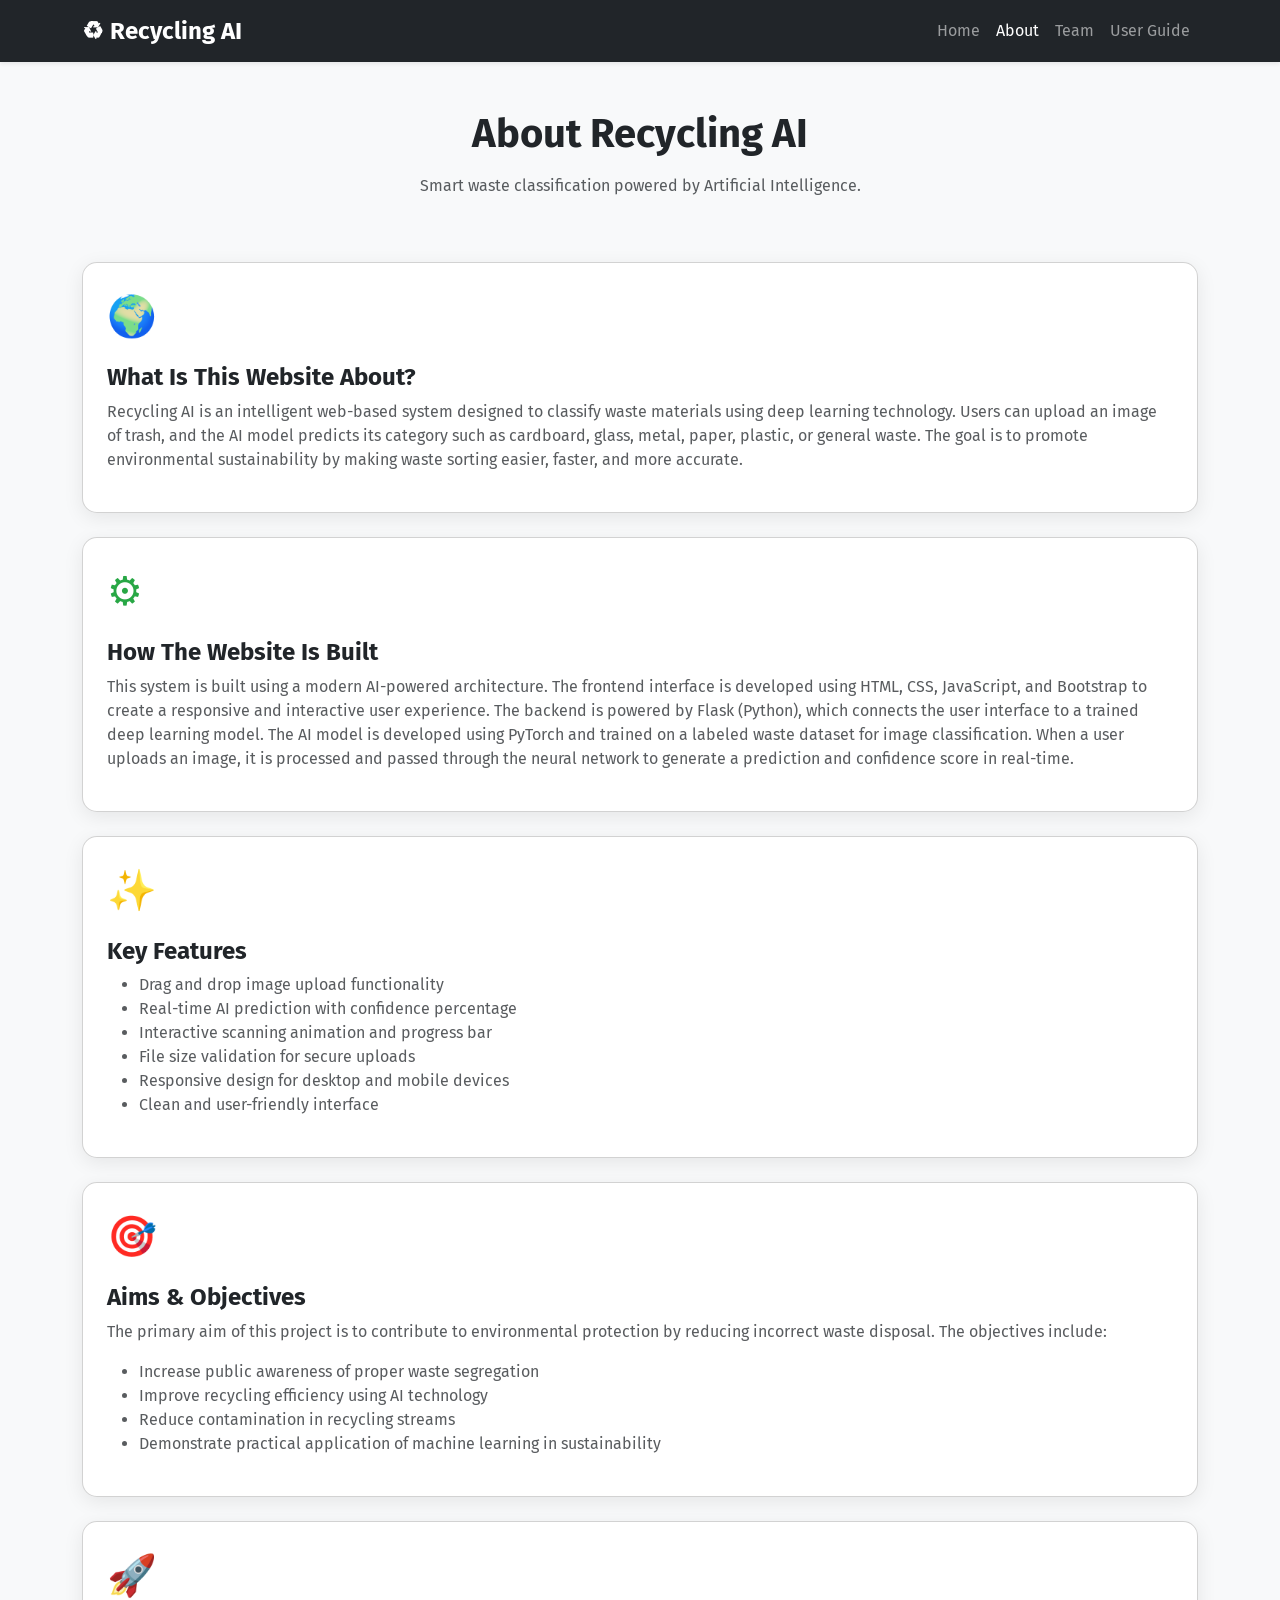
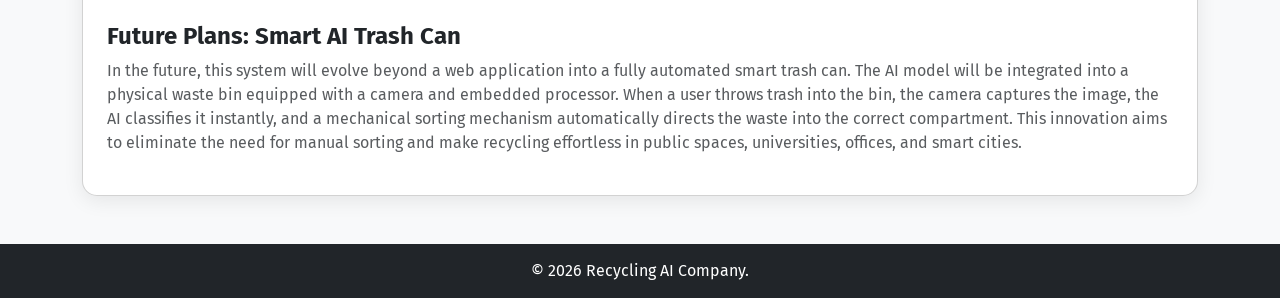
==== recycle/templates/about.html @ 7982b3af "Live Deployment Included" ====
<!doctype html>
<html lang="en">
    <head>
        <meta charset="UTF-8" />
        <meta name="viewport" content="width=device-width, initial-scale=1.0" />
        <title>Recycling AI - About</title>

        <link
            href="https://cdn.jsdelivr.net/npm/bootstrap@5.3.8/dist/css/bootstrap.min.css"
            rel="stylesheet"
        />

        <style>
            @import url("https://fonts.googleapis.com/css2?family=Fira+Sans:wght@300;400;500;600;700&display=swap");

            body {
                background: #f8f9fa;
                font-family: "Fira Sans", sans-serif;
            }

            .content-card {
                border-radius: 15px;
                box-shadow: 0 5px 20px rgba(0, 0, 0, 0.08);
                transition: 0.3s ease;
            }

            .content-card:hover {
                transform: translateY(-6px);
                box-shadow: 0 10px 25px rgba(0, 0, 0, 0.12);
            }

            .section-icon {
                font-size: 40px;
                color: #28a745;
            }

            .fade-down {
                animation: fadeDown 0.8s ease forwards;
                opacity: 0;
                transform: translateY(-20px);
            }

            @keyframes fadeDown {
                to {
                    opacity: 1;
                    transform: translateY(0);
                }
            }

            footer {
                background: #212529;
                color: white;
                padding: 15px 0;
            }
        </style>
    </head>

    <body class="d-flex flex-column min-vh-100">
        <!-- Navbar -->
        <nav class="navbar navbar-expand-lg navbar-dark bg-dark shadow-sm">
            <div class="container">
                <a class="navbar-brand fw-bold fs-4" href="/">♻ Recycling AI</a>
                <button
                    class="navbar-toggler"
                    type="button"
                    data-bs-toggle="collapse"
                    data-bs-target="#navbarNav"
                >
                    <span class="navbar-toggler-icon"></span>
                </button>

                <div
                    class="collapse navbar-collapse justify-content-end"
                    id="navbarNav"
                >
                    <ul class="navbar-nav">
                        <li class="nav-item">
                            <a class="nav-link" href="/">Home</a>
                        </li>
                        <li class="nav-item">
                            <a class="nav-link active" href="#">About</a>
                        </li>
                        <li class="nav-item">
                            <a class="nav-link" href="/team">Team</a>
                        </li>
                        <li class="nav-item">
                            <a class="nav-link" href="/user-guide"
                                >User Guide</a
                            >
                        </li>
                    </ul>
                </div>
            </div>
        </nav>

        <!-- Heading -->
        <div class="container my-5 text-center fade-down">
            <h1 class="fw-bold mb-3">About Recycling AI</h1>
            <p class="text-muted">
                Smart waste classification powered by Artificial Intelligence.
            </p>
        </div>

        <div class="container mb-5 flex-grow-1 fade-down">
            <div class="row g-4">
                <!-- Section 1 -->
                <div class="col-12 fade-down">
                    <div class="card content-card p-4 fade-down">
                        <div class="section-icon mb-3">🌍</div>
                        <h4 class="fw-bold">What Is This Website About?</h4>
                        <p class="text-muted">
                            Recycling AI is an intelligent web-based system
                            designed to classify waste materials using deep
                            learning technology. Users can upload an image of
                            trash, and the AI model predicts its category such
                            as cardboard, glass, metal, paper, plastic, or
                            general waste. The goal is to promote environmental
                            sustainability by making waste sorting easier,
                            faster, and more accurate.
                        </p>
                    </div>
                </div>

                <!-- Section 2 -->
                <div class="col-12 fade-down">
                    <div class="card content-card p-4 fade-down">
                        <div class="section-icon mb-3">⚙</div>
                        <h4 class="fw-bold">How The Website Is Built</h4>
                        <p class="text-muted">
                            This system is built using a modern AI-powered
                            architecture. The frontend interface is developed
                            using HTML, CSS, JavaScript, and Bootstrap to create
                            a responsive and interactive user experience. The
                            backend is powered by Flask (Python), which connects
                            the user interface to a trained deep learning model.
                            The AI model is developed using PyTorch and trained
                            on a labeled waste dataset for image classification.
                            When a user uploads an image, it is processed and
                            passed through the neural network to generate a
                            prediction and confidence score in real-time.
                        </p>
                    </div>
                </div>

                <!-- Section 3 -->
                <div class="col-12 fade-down">
                    <div class="card content-card p-4 fade-down">
                        <div class="section-icon mb-3">✨</div>
                        <h4 class="fw-bold">Key Features</h4>
                        <ul class="text-muted">
                            <li>Drag and drop image upload functionality</li>
                            <li>
                                Real-time AI prediction with confidence
                                percentage
                            </li>
                            <li>
                                Interactive scanning animation and progress bar
                            </li>
                            <li>File size validation for secure uploads</li>
                            <li>
                                Responsive design for desktop and mobile devices
                            </li>
                            <li>Clean and user-friendly interface</li>
                        </ul>
                    </div>
                </div>

                <!-- Section 4 -->
                <div class="col-12 fade-down">
                    <div class="card content-card p-4 fade-down">
                        <div class="section-icon mb-3">🎯</div>
                        <h4 class="fw-bold">Aims & Objectives</h4>
                        <p class="text-muted">
                            The primary aim of this project is to contribute to
                            environmental protection by reducing incorrect waste
                            disposal. The objectives include:
                        </p>
                        <ul class="text-muted">
                            <li>
                                Increase public awareness of proper waste
                                segregation
                            </li>
                            <li>
                                Improve recycling efficiency using AI technology
                            </li>
                            <li>Reduce contamination in recycling streams</li>
                            <li>
                                Demonstrate practical application of machine
                                learning in sustainability
                            </li>
                        </ul>
                    </div>
                </div>

                <!-- Section 5 -->
                <div class="col-12 fade-down">
                    <div class="card content-card p-4 fade-down">
                        <div class="section-icon mb-3">🚀</div>
                        <h4 class="fw-bold">
                            Future Plans: Smart AI Trash Can
                        </h4>
                        <p class="text-muted">
                            In the future, this system will evolve beyond a web
                            application into a fully automated smart trash can.
                            The AI model will be integrated into a physical
                            waste bin equipped with a camera and embedded
                            processor. When a user throws trash into the bin,
                            the camera captures the image, the AI classifies it
                            instantly, and a mechanical sorting mechanism
                            automatically directs the waste into the correct
                            compartment. This innovation aims to eliminate the
                            need for manual sorting and make recycling
                            effortless in public spaces, universities, offices,
                            and smart cities.
                        </p>
                    </div>
                </div>
            </div>
        </div>

        <!-- Footer -->
        <footer class="text-center mt-auto">
            <div class="container">
                &copy; <span id="year"></span> Recycling AI Company.
            </div>
        </footer>

        <script>
            document.getElementById("year").textContent =
                new Date().getFullYear();
        </script>

        <script src="https://cdn.jsdelivr.net/npm/bootstrap@5.3.8/dist/js/bootstrap.bundle.min.js"></script>
    </body>
</html>
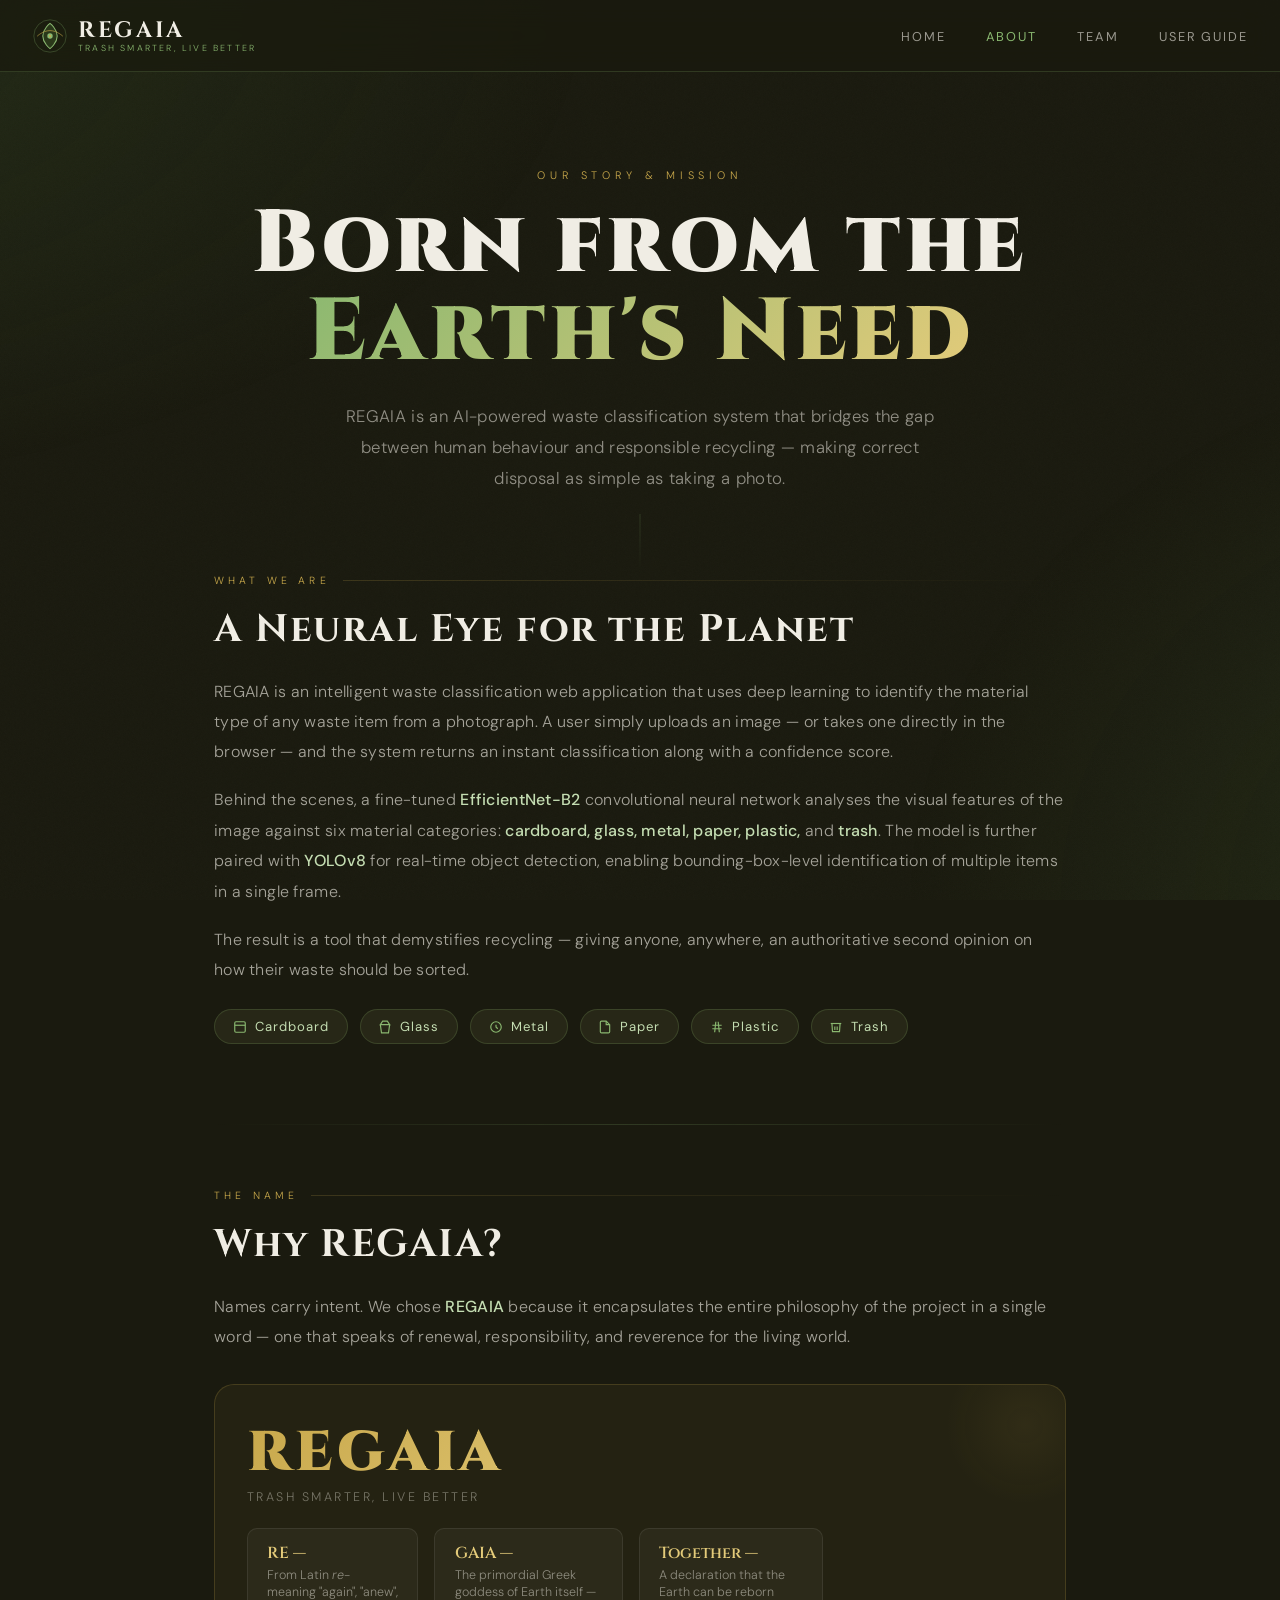
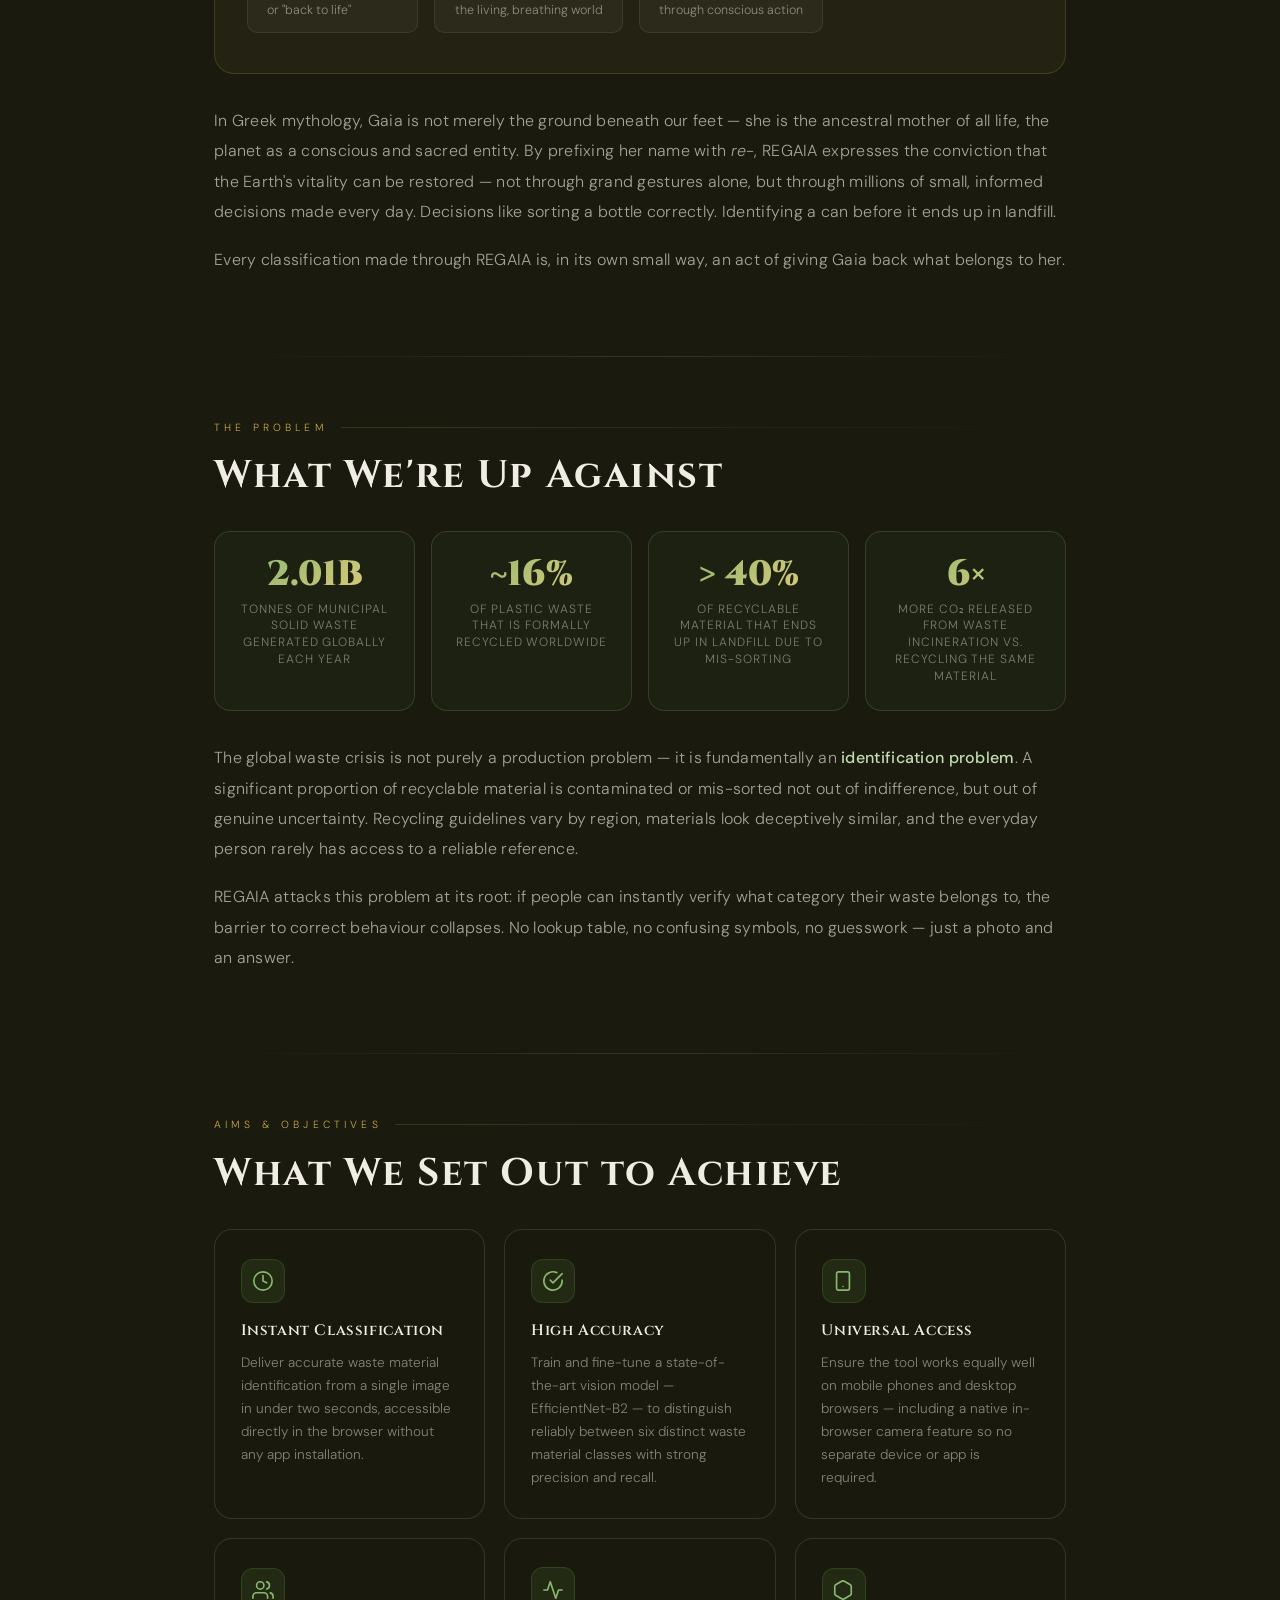
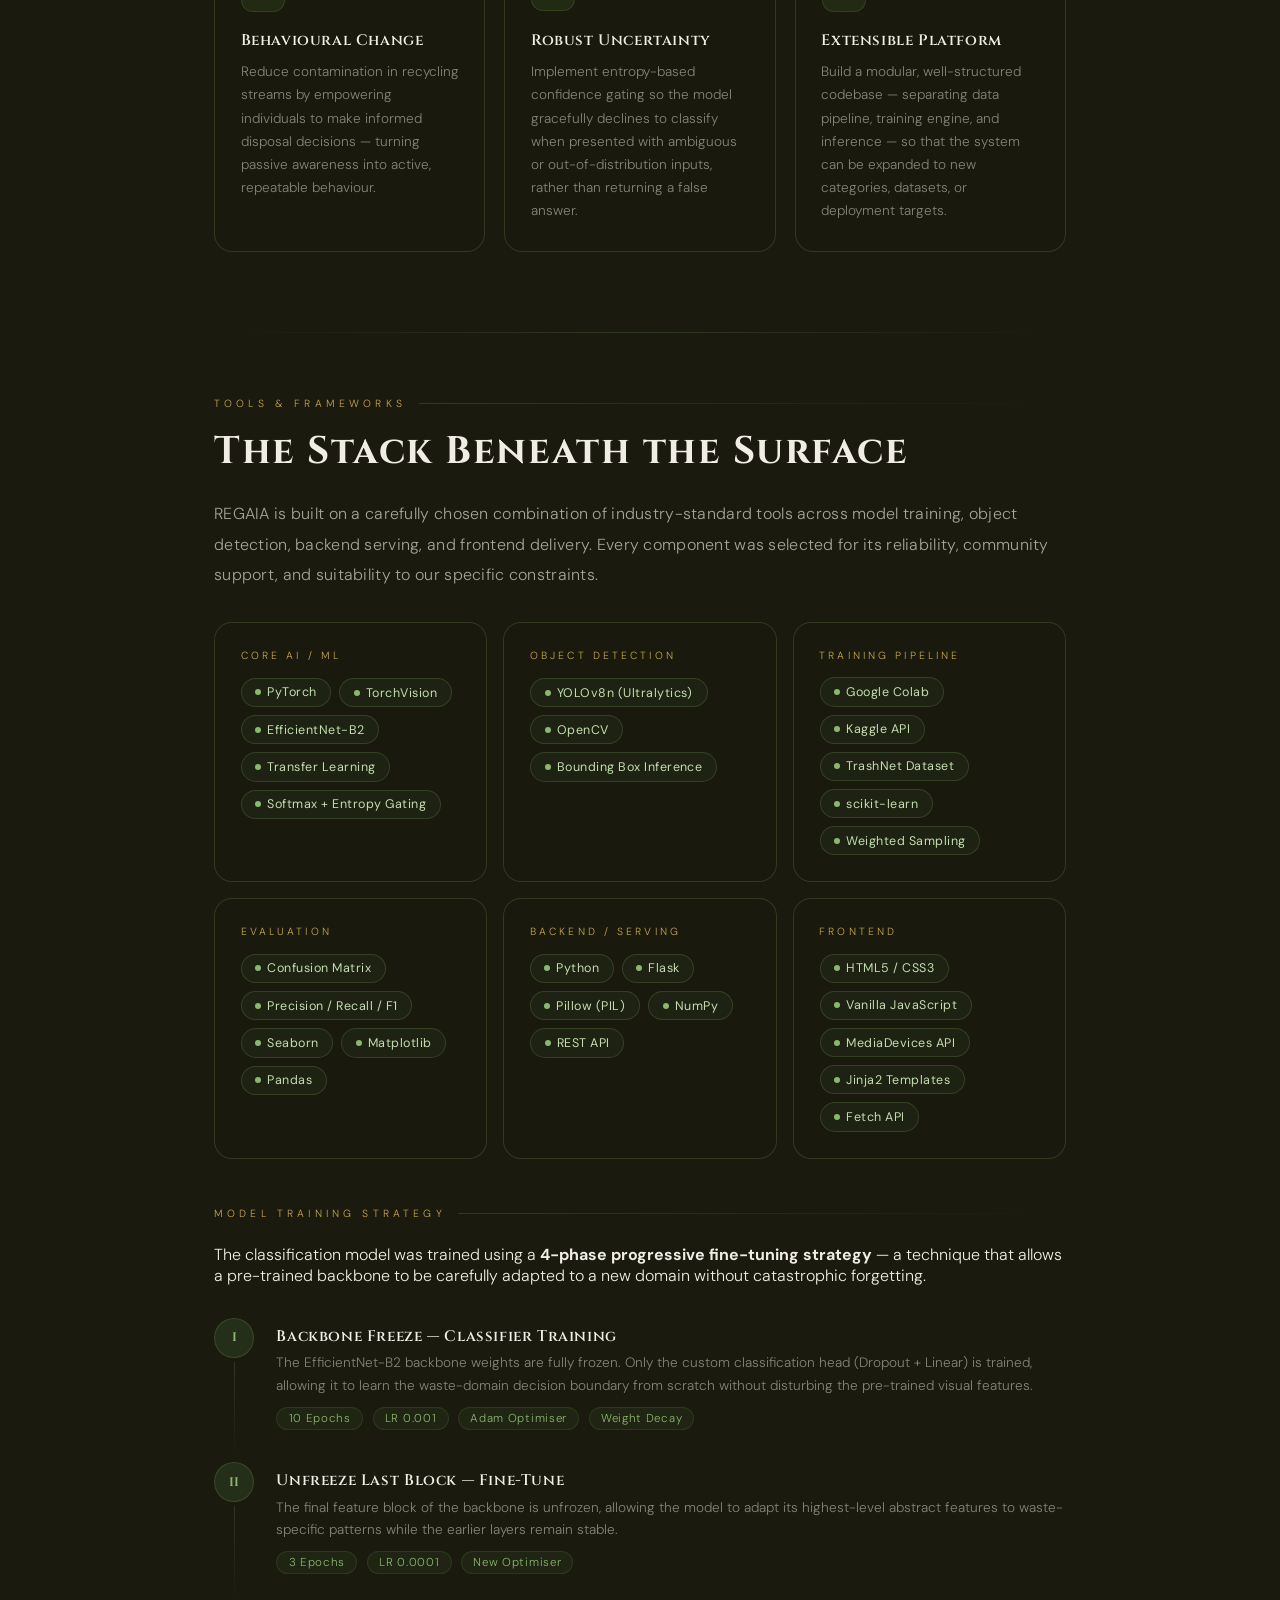
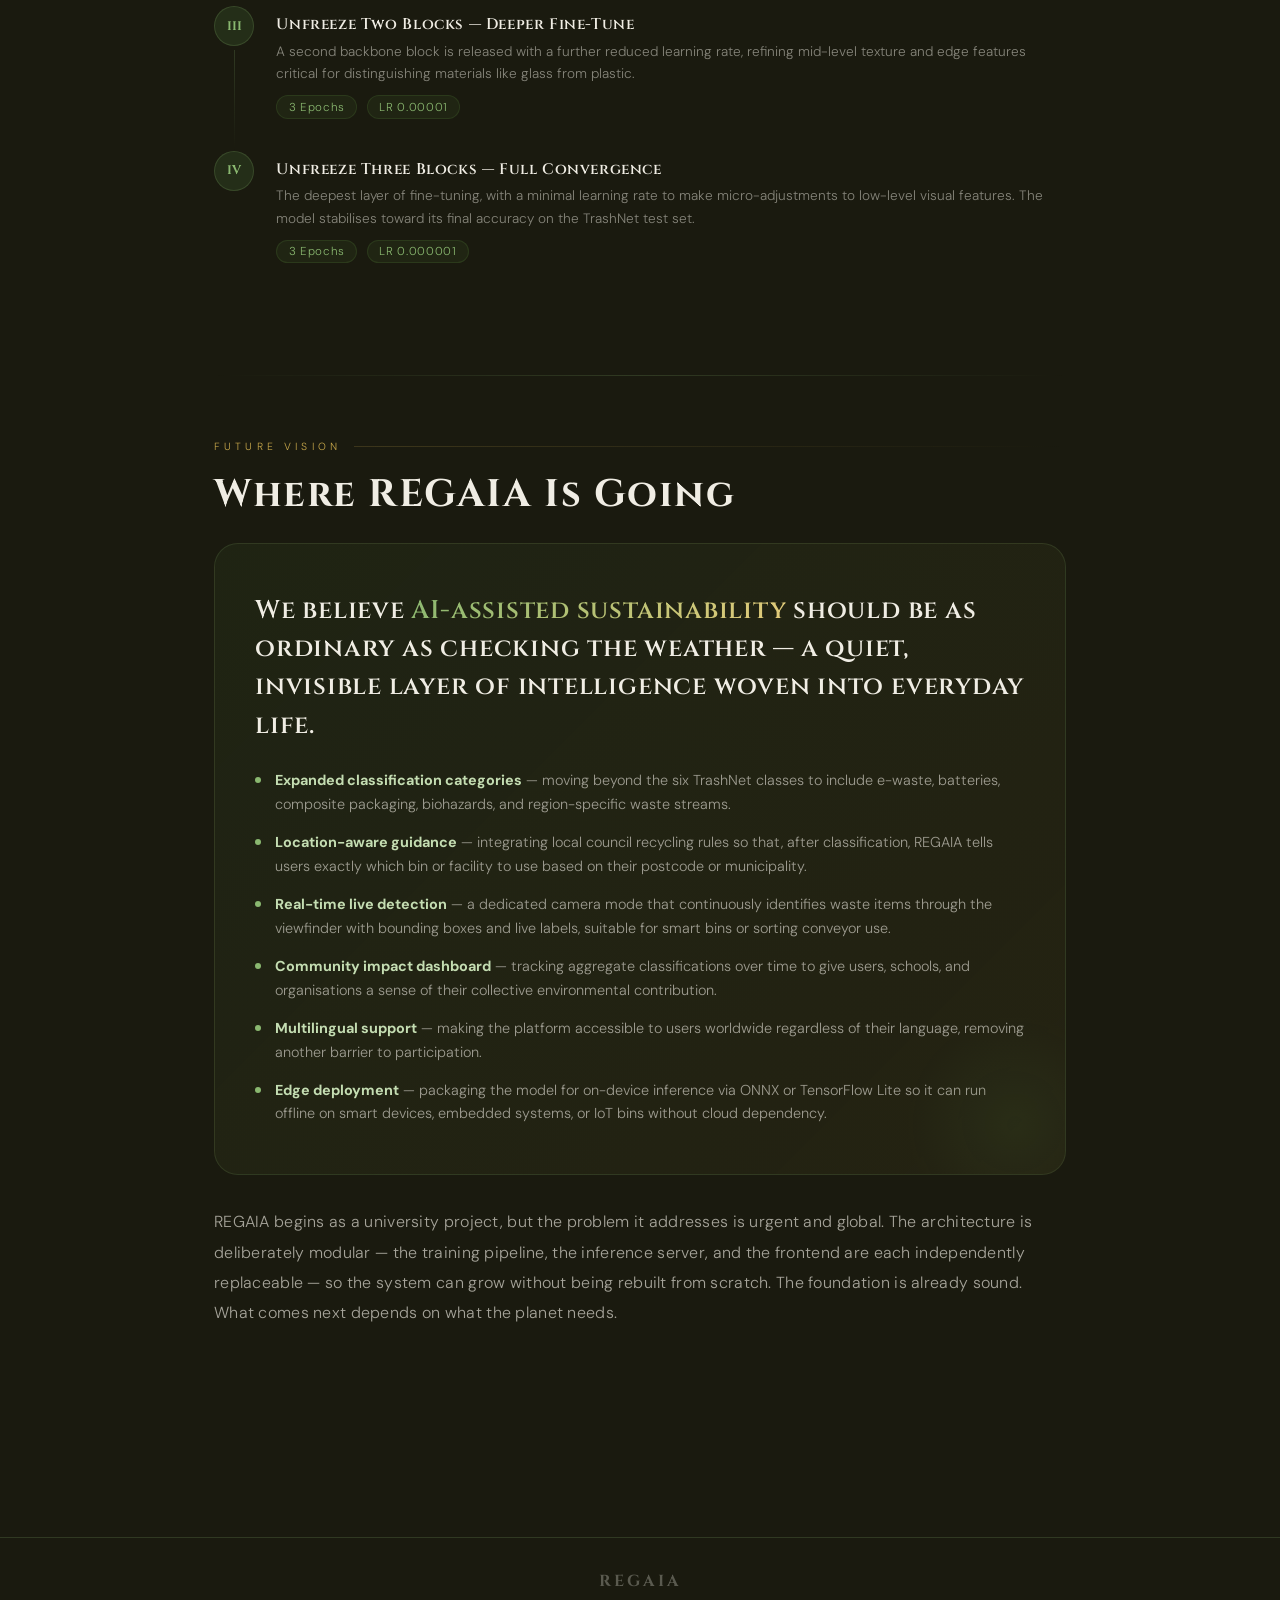
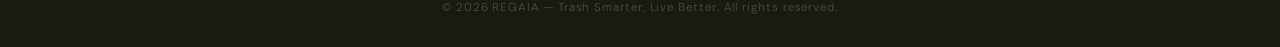
==== commit 7c8adfee: "YoLo Implementation" ====
--- a/recycle/templates/about.html
+++ b/recycle/templates/about.html
@@ -1,235 +1,873 @@
 <!doctype html>
 <html lang="en">
-    <head>
-        <meta charset="UTF-8" />
-        <meta name="viewport" content="width=device-width, initial-scale=1.0" />
-        <title>Recycling AI - About</title>
-
-        <link
-            href="https://cdn.jsdelivr.net/npm/bootstrap@5.3.8/dist/css/bootstrap.min.css"
-            rel="stylesheet"
-        />
-
-        <style>
-            @import url("https://fonts.googleapis.com/css2?family=Fira+Sans:wght@300;400;500;600;700&display=swap");
-
-            body {
-                background: #f8f9fa;
-                font-family: "Fira Sans", sans-serif;
+<head>
+    <meta charset="UTF-8" />
+    <meta name="viewport" content="width=device-width, initial-scale=1.0" />
+    <title>ABOUT — REGAIA</title>
+    <link href="https://fonts.googleapis.com/css2?family=Cinzel:wght@400;600;700;900&family=DM+Sans:ital,opsz,wght@0,9..40,300;0,9..40,400;0,9..40,500;1,9..40,300&display=swap" rel="stylesheet" />
+    <style>
+        :root {
+            --earth: #1a1a0f;
+            --bark: #2b2b1a;
+            --moss: #3d5c2e;
+            --leaf: #5a8a3f;
+            --sage: #8ab870;
+            --mist: #c4ddb2;
+            --cream: #f0ede4;
+            --gold: #c8a84b;
+            --gold-light: #e4cb7a;
+            --card-bg: rgba(26,26,15,0.85);
+            --border: rgba(138,184,112,0.2);
+            --border-gold: rgba(200,168,75,0.2);
+        }
+
+        *, *::before, *::after { box-sizing: border-box; margin: 0; padding: 0; }
+        html { scroll-behavior: smooth; }
+
+        body {
+            background-color: var(--earth);
+            color: var(--cream);
+            font-family: 'DM Sans', sans-serif;
+            font-weight: 300;
+            min-height: 100vh;
+            overflow-x: hidden;
+        }
+
+        /* ===== BACKGROUND ===== */
+        .bg-canvas {
+            position: fixed;
+            inset: 0;
+            z-index: 0;
+            pointer-events: none;
+            overflow: hidden;
+        }
+        .bg-canvas::before {
+            content: '';
+            position: absolute;
+            inset: -50%;
+            background:
+                radial-gradient(ellipse 55% 45% at 15% 25%, rgba(61,92,46,0.3) 0%, transparent 60%),
+                radial-gradient(ellipse 45% 55% at 85% 75%, rgba(90,138,63,0.15) 0%, transparent 55%),
+                radial-gradient(ellipse 35% 35% at 60% 5%,  rgba(200,168,75,0.06) 0%, transparent 50%);
+            animation: bgPulse 14s ease-in-out infinite alternate;
+        }
+        @keyframes bgPulse {
+            0%   { transform: scale(1)    rotate(0deg);   opacity: 0.7; }
+            100% { transform: scale(1.06) rotate(0.8deg); opacity: 1;   }
+        }
+        .grain {
+            position: fixed; inset: 0; z-index: 0; pointer-events: none; opacity: 0.022;
+            background-image: url("data:image/svg+xml,%3Csvg viewBox='0 0 256 256' xmlns='http://www.w3.org/2000/svg'%3E%3Cfilter id='n'%3E%3CfeTurbulence type='fractalNoise' baseFrequency='0.9' numOctaves='4' stitchTiles='stitch'/%3E%3C/filter%3E%3Crect width='100%25' height='100%25' filter='url(%23n)'/%3E%3C/svg%3E");
+            background-size: 128px;
+        }
+
+        /* ===== NAVBAR ===== */
+        nav {
+            position: fixed; top: 0; left: 0; right: 0; z-index: 100;
+            padding: 0 2rem; height: 72px;
+            display: flex; align-items: center; justify-content: space-between;
+            background: rgba(26,26,15,0.75);
+            backdrop-filter: blur(20px) saturate(1.5);
+            border-bottom: 1px solid var(--border);
+        }
+        .nav-logo { display: flex; align-items: center; gap: 10px; text-decoration: none; }
+        .logo-mark { width: 36px; height: 36px; }
+        .logo-mark svg { width: 100%; height: 100%; }
+        .logo-text {
+            font-family: 'Cinzel', serif; font-size: 1.4rem; font-weight: 700;
+            letter-spacing: 0.12em; color: var(--cream); line-height: 1;
+        }
+        .logo-sub {
+            font-family: 'DM Sans', sans-serif; font-size: 0.55rem; font-weight: 300;
+            letter-spacing: 0.25em; color: var(--sage); text-transform: uppercase;
+            line-height: 1; display: block; margin-top: 2px;
+        }
+        .nav-links { display: flex; gap: 2.5rem; list-style: none; }
+        .nav-links a {
+            font-size: 0.8rem; letter-spacing: 0.15em; text-transform: uppercase;
+            color: rgba(240,237,228,0.6); text-decoration: none; transition: color 0.2s; font-weight: 400;
+        }
+        .nav-links a:hover, .nav-links a.active { color: var(--sage); }
+        .nav-toggle {
+            display: none; background: none; border: 1px solid var(--border);
+            border-radius: 6px; padding: 6px 10px; cursor: pointer; flex-direction: column; gap: 4px;
+        }
+        .nav-toggle span { display: block; width: 20px; height: 2px; background: var(--sage); border-radius: 2px; transition: 0.3s; }
+        @media (max-width: 768px) {
+            .nav-links {
+                display: none; position: absolute; top: 72px; left: 0; right: 0;
+                background: rgba(26,26,15,0.97); border-bottom: 1px solid var(--border);
+                flex-direction: column; padding: 1.5rem 2rem; gap: 1.5rem;
             }
-
-            .content-card {
-                border-radius: 15px;
-                box-shadow: 0 5px 20px rgba(0, 0, 0, 0.08);
-                transition: 0.3s ease;
-            }
-
-            .content-card:hover {
-                transform: translateY(-6px);
-                box-shadow: 0 10px 25px rgba(0, 0, 0, 0.12);
-            }
-
-            .section-icon {
-                font-size: 40px;
-                color: #28a745;
-            }
-
-            .fade-down {
-                animation: fadeDown 0.8s ease forwards;
-                opacity: 0;
-                transform: translateY(-20px);
-            }
-
-            @keyframes fadeDown {
-                to {
-                    opacity: 1;
-                    transform: translateY(0);
-                }
-            }
-
-            footer {
-                background: #212529;
-                color: white;
-                padding: 15px 0;
-            }
-        </style>
-    </head>
-
-    <body class="d-flex flex-column min-vh-100">
-        <!-- Navbar -->
-        <nav class="navbar navbar-expand-lg navbar-dark bg-dark shadow-sm">
-            <div class="container">
-                <a class="navbar-brand fw-bold fs-4" href="/">♻ Recycling AI</a>
-                <button
-                    class="navbar-toggler"
-                    type="button"
-                    data-bs-toggle="collapse"
-                    data-bs-target="#navbarNav"
-                >
-                    <span class="navbar-toggler-icon"></span>
-                </button>
-
-                <div
-                    class="collapse navbar-collapse justify-content-end"
-                    id="navbarNav"
-                >
-                    <ul class="navbar-nav">
-                        <li class="nav-item">
-                            <a class="nav-link" href="/">Home</a>
-                        </li>
-                        <li class="nav-item">
-                            <a class="nav-link active" href="#">About</a>
-                        </li>
-                        <li class="nav-item">
-                            <a class="nav-link" href="/team">Team</a>
-                        </li>
-                        <li class="nav-item">
-                            <a class="nav-link" href="/user-guide"
-                                >User Guide</a
-                            >
-                        </li>
-                    </ul>
-                </div>
-            </div>
-        </nav>
-
-        <!-- Heading -->
-        <div class="container my-5 text-center fade-down">
-            <h1 class="fw-bold mb-3">About Recycling AI</h1>
-            <p class="text-muted">
-                Smart waste classification powered by Artificial Intelligence.
-            </p>
+            .nav-links.open { display: flex; }
+            .nav-toggle { display: flex; }
+        }
+
+        /* ===== PAGE WRAPPER ===== */
+        main {
+            position: relative; z-index: 1;
+            padding-top: 72px;
+        }
+
+        /* ===== HERO BANNER ===== */
+        .about-hero {
+            padding: 6rem 1.5rem 5rem;
+            text-align: center;
+            position: relative;
+        }
+        .about-hero::after {
+            content: '';
+            position: absolute;
+            bottom: 0; left: 50%; transform: translateX(-50%);
+            width: 1px; height: 60px;
+            background: linear-gradient(to bottom, var(--border), transparent);
+        }
+        .eyebrow {
+            font-size: 0.68rem; letter-spacing: 0.45em; text-transform: uppercase;
+            color: var(--gold); margin-bottom: 1.2rem;
+            opacity: 0; animation: fadeUp 0.8s 0.1s ease forwards;
+        }
+        .page-title {
+            font-family: 'Cinzel', serif;
+            font-size: clamp(2.8rem, 7vw, 5.5rem);
+            font-weight: 900; line-height: 1.0; letter-spacing: 0.04em;
+            color: var(--cream); margin-bottom: 1.5rem;
+            opacity: 0; animation: fadeUp 0.8s 0.25s ease forwards;
+        }
+        .page-title span {
+            background: linear-gradient(135deg, var(--sage) 0%, var(--gold-light) 100%);
+            -webkit-background-clip: text; -webkit-text-fill-color: transparent; background-clip: text;
+        }
+        .hero-intro {
+            max-width: 600px; margin: 0 auto;
+            font-size: 1.05rem; font-weight: 300; color: rgba(240,237,228,0.55);
+            line-height: 1.85; letter-spacing: 0.02em;
+            opacity: 0; animation: fadeUp 0.8s 0.4s ease forwards;
+        }
+
+        @keyframes fadeUp {
+            from { opacity: 0; transform: translateY(24px); }
+            to   { opacity: 1; transform: translateY(0); }
+        }
+
+        /* ===== CONTENT SECTIONS ===== */
+        .content-wrap {
+            max-width: 900px;
+            margin: 0 auto;
+            padding: 0 1.5rem 8rem;
+        }
+
+        /* ===== SECTION BLOCK ===== */
+        .section {
+            margin-bottom: 5rem;
+            opacity: 0;
+            transform: translateY(32px);
+            transition: opacity 0.7s ease, transform 0.7s ease;
+        }
+        .section.visible {
+            opacity: 1;
+            transform: translateY(0);
+        }
+
+        .section-label {
+            font-size: 0.65rem; letter-spacing: 0.4em; text-transform: uppercase;
+            color: var(--gold); margin-bottom: 1.2rem;
+            display: flex; align-items: center; gap: 0.8rem;
+        }
+        .section-label::after {
+            content: ''; flex: 1; height: 1px;
+            background: linear-gradient(to right, var(--border-gold), transparent);
+        }
+
+        .section-title {
+            font-family: 'Cinzel', serif;
+            font-size: clamp(1.6rem, 3.5vw, 2.4rem);
+            font-weight: 700; letter-spacing: 0.04em;
+            color: var(--cream); margin-bottom: 1.5rem; line-height: 1.2;
+        }
+
+        .section-body {
+            font-size: 1rem; font-weight: 300;
+            color: rgba(240,237,228,0.65);
+            line-height: 1.9; letter-spacing: 0.018em;
+        }
+        .section-body p + p { margin-top: 1.1rem; }
+        .section-body strong {
+            color: var(--mist); font-weight: 500;
+        }
+
+        /* ===== NAME CARD (etymology) ===== */
+        .name-card {
+            background: rgba(200,168,75,0.06);
+            border: 1px solid var(--border-gold);
+            border-radius: 20px;
+            padding: 2.5rem 2rem;
+            margin: 2rem 0;
+            position: relative;
+            overflow: hidden;
+        }
+        .name-card::before {
+            content: '';
+            position: absolute;
+            top: -40px; right: -40px;
+            width: 160px; height: 160px;
+            border-radius: 50%;
+            background: radial-gradient(circle, rgba(200,168,75,0.08), transparent 70%);
+        }
+        .name-greek {
+            font-family: 'Cinzel', serif;
+            font-size: clamp(2rem, 5vw, 3.5rem);
+            font-weight: 900; letter-spacing: 0.08em;
+            background: linear-gradient(135deg, var(--gold) 0%, var(--gold-light) 60%, var(--sage) 100%);
+            -webkit-background-clip: text; -webkit-text-fill-color: transparent; background-clip: text;
+            margin-bottom: 0.5rem; line-height: 1;
+        }
+        .name-meaning {
+            font-size: 0.78rem; letter-spacing: 0.2em; text-transform: uppercase;
+            color: rgba(240,237,228,0.4); margin-bottom: 1.4rem;
+        }
+        .name-breakdown {
+            display: flex; flex-wrap: wrap; gap: 1rem;
+        }
+        .name-part {
+            background: rgba(255,255,255,0.04);
+            border: 1px solid rgba(255,255,255,0.08);
+            border-radius: 10px;
+            padding: 0.8rem 1.2rem;
+        }
+        .name-part-word {
+            font-family: 'Cinzel', serif;
+            font-size: 1rem; font-weight: 600;
+            color: var(--gold-light); margin-bottom: 0.2rem;
+        }
+        .name-part-def {
+            font-size: 0.78rem; color: rgba(240,237,228,0.5); line-height: 1.4;
+        }
+
+        /* ===== PROBLEM STATS ROW ===== */
+        .stats-row {
+            display: grid;
+            grid-template-columns: repeat(auto-fit, minmax(180px, 1fr));
+            gap: 1rem;
+            margin: 2rem 0;
+        }
+        .stat-card {
+            background: rgba(61,92,46,0.12);
+            border: 1px solid var(--border);
+            border-radius: 16px;
+            padding: 1.6rem 1.4rem;
+            text-align: center;
+        }
+        .stat-number {
+            font-family: 'Cinzel', serif;
+            font-size: 2.2rem; font-weight: 900;
+            background: linear-gradient(135deg, var(--sage), var(--gold-light));
+            -webkit-background-clip: text; -webkit-text-fill-color: transparent; background-clip: text;
+            line-height: 1; margin-bottom: 0.5rem;
+        }
+        .stat-label {
+            font-size: 0.75rem; letter-spacing: 0.08em;
+            color: rgba(240,237,228,0.45); line-height: 1.4;
+            text-transform: uppercase;
+        }
+
+        /* ===== AIMS & OBJECTIVES CARDS ===== */
+        .aims-grid {
+            display: grid;
+            grid-template-columns: repeat(auto-fit, minmax(260px, 1fr));
+            gap: 1.2rem;
+            margin-top: 2rem;
+        }
+        .aim-card {
+            background: var(--card-bg);
+            border: 1px solid var(--border);
+            border-radius: 18px;
+            padding: 1.8rem 1.6rem;
+            backdrop-filter: blur(12px);
+            transition: border-color 0.3s, transform 0.3s;
+        }
+        .aim-card:hover {
+            border-color: rgba(138,184,112,0.45);
+            transform: translateY(-3px);
+        }
+        .aim-icon {
+            width: 44px; height: 44px;
+            background: rgba(90,138,63,0.15);
+            border: 1px solid rgba(90,138,63,0.25);
+            border-radius: 12px;
+            display: flex; align-items: center; justify-content: center;
+            margin-bottom: 1.1rem;
+        }
+        .aim-icon svg { width: 22px; height: 22px; stroke: var(--sage); fill: none; stroke-width: 1.8; stroke-linecap: round; stroke-linejoin: round; }
+        .aim-title {
+            font-family: 'Cinzel', serif;
+            font-size: 0.95rem; font-weight: 600; letter-spacing: 0.04em;
+            color: var(--cream); margin-bottom: 0.6rem;
+        }
+        .aim-text {
+            font-size: 0.85rem; color: rgba(240,237,228,0.5);
+            line-height: 1.7;
+        }
+
+        /* ===== TECH STACK ===== */
+        .tech-grid {
+            display: grid;
+            grid-template-columns: repeat(auto-fit, minmax(220px, 1fr));
+            gap: 1rem;
+            margin-top: 2rem;
+        }
+        .tech-group {
+            background: var(--card-bg);
+            border: 1px solid var(--border);
+            border-radius: 18px;
+            padding: 1.6rem;
+            backdrop-filter: blur(12px);
+        }
+        .tech-group-title {
+            font-size: 0.65rem; letter-spacing: 0.3em; text-transform: uppercase;
+            color: var(--gold); margin-bottom: 1rem;
+        }
+        .tech-pills { display: flex; flex-wrap: wrap; gap: 0.5rem; }
+        .tech-pill {
+            display: inline-flex; align-items: center; gap: 6px;
+            padding: 0.35rem 0.85rem;
+            border-radius: 50px;
+            font-size: 0.78rem; font-weight: 400; letter-spacing: 0.04em;
+            border: 1px solid rgba(138,184,112,0.2);
+            background: rgba(90,138,63,0.08);
+            color: var(--mist);
+            transition: all 0.2s;
+        }
+        .tech-pill:hover {
+            border-color: var(--sage);
+            background: rgba(90,138,63,0.16);
+            color: var(--cream);
+        }
+        .tech-pill-dot {
+            width: 6px; height: 6px; border-radius: 50%;
+            background: var(--sage); flex-shrink: 0;
+        }
+
+        /* ===== TRAINING PHASES (timeline) ===== */
+        .phases-list { margin-top: 2rem; }
+        .phase-item {
+            display: flex;
+            gap: 1.4rem;
+            padding-bottom: 2rem;
+            position: relative;
+        }
+        .phase-item:not(:last-child)::before {
+            content: '';
+            position: absolute;
+            left: 20px; top: 44px;
+            width: 1px; bottom: 0;
+            background: linear-gradient(to bottom, var(--border), transparent);
+        }
+        .phase-dot-col { flex-shrink: 0; display: flex; flex-direction: column; align-items: center; }
+        .phase-dot {
+            width: 40px; height: 40px; border-radius: 50%;
+            background: rgba(61,92,46,0.3);
+            border: 1px solid var(--border);
+            display: flex; align-items: center; justify-content: center;
+            font-family: 'Cinzel', serif; font-size: 0.78rem; font-weight: 700;
+            color: var(--sage); flex-shrink: 0;
+        }
+        .phase-body { flex: 1; padding-top: 8px; }
+        .phase-name {
+            font-family: 'Cinzel', serif; font-size: 0.95rem; font-weight: 600;
+            color: var(--cream); margin-bottom: 0.35rem; letter-spacing: 0.04em;
+        }
+        .phase-desc { font-size: 0.85rem; color: rgba(240,237,228,0.5); line-height: 1.65; }
+        .phase-meta {
+            display: flex; gap: 0.6rem; flex-wrap: wrap; margin-top: 0.6rem;
+        }
+        .phase-tag {
+            font-size: 0.72rem; letter-spacing: 0.06em;
+            background: rgba(90,138,63,0.1);
+            border: 1px solid rgba(90,138,63,0.2);
+            border-radius: 50px; padding: 0.2rem 0.7rem;
+            color: var(--sage);
+        }
+
+        /* ===== VISION SECTION ===== */
+        .vision-block {
+            background: linear-gradient(135deg, rgba(61,92,46,0.15) 0%, rgba(200,168,75,0.06) 100%);
+            border: 1px solid rgba(138,184,112,0.15);
+            border-radius: 24px;
+            padding: 3rem 2.5rem;
+            position: relative;
+            overflow: hidden;
+        }
+        .vision-block::before {
+            content: '';
+            position: absolute;
+            bottom: -60px; right: -60px;
+            width: 220px; height: 220px; border-radius: 50%;
+            background: radial-gradient(circle, rgba(90,138,63,0.1), transparent 70%);
+        }
+        .vision-quote {
+            font-family: 'Cinzel', serif;
+            font-size: clamp(1.1rem, 2.5vw, 1.6rem);
+            font-weight: 600; line-height: 1.5;
+            color: var(--cream); margin-bottom: 1.5rem;
+            letter-spacing: 0.03em;
+        }
+        .vision-quote em {
+            background: linear-gradient(135deg, var(--sage), var(--gold-light));
+            -webkit-background-clip: text; -webkit-text-fill-color: transparent; background-clip: text;
+            font-style: normal;
+        }
+        .vision-list {
+            list-style: none; display: flex; flex-direction: column; gap: 0.9rem;
+        }
+        .vision-list li {
+            display: flex; align-items: flex-start; gap: 0.9rem;
+            font-size: 0.9rem; color: rgba(240,237,228,0.6); line-height: 1.65;
+        }
+        .vision-bullet {
+            width: 6px; height: 6px; border-radius: 50%;
+            background: var(--sage); margin-top: 8px; flex-shrink: 0;
+        }
+
+        /* ===== CLASSES DISPLAY ===== */
+        .classes-row {
+            display: flex; flex-wrap: wrap; gap: 0.75rem; margin-top: 1.5rem;
+        }
+        .class-chip {
+            display: inline-flex; align-items: center; gap: 8px;
+            padding: 0.5rem 1.1rem;
+            border-radius: 50px;
+            background: rgba(43,43,26,0.8);
+            border: 1px solid var(--border);
+            font-size: 0.82rem; letter-spacing: 0.08em;
+            text-transform: capitalize; color: var(--mist);
+            font-weight: 400;
+        }
+        .class-chip svg { width: 14px; height: 14px; stroke: var(--sage); fill: none; stroke-width: 2; }
+
+        /* ===== FOOTER ===== */
+        footer {
+            position: relative; z-index: 1;
+            border-top: 1px solid var(--border);
+            padding: 2rem 1.5rem; text-align: center;
+        }
+        .footer-logo {
+            font-family: 'Cinzel', serif; font-size: 1rem; font-weight: 700;
+            letter-spacing: 0.2em; color: rgba(240,237,228,0.3); margin-bottom: 0.5rem;
+        }
+        .footer-copy {
+            font-size: 0.72rem; letter-spacing: 0.08em; color: rgba(240,237,228,0.25);
+        }
+
+        /* ===== DIVIDER LINE ===== */
+        .ruled { height: 1px; background: linear-gradient(90deg, transparent, var(--border), transparent); margin: 4rem 0; }
+    </style>
+</head>
+<body>
+
+<div class="bg-canvas"></div>
+<div class="grain"></div>
+
+<!-- Navbar -->
+<nav>
+    <a class="nav-logo" href="/">
+        <div class="logo-mark">
+            <svg viewBox="0 0 40 40" fill="none" xmlns="http://www.w3.org/2000/svg">
+                <circle cx="20" cy="20" r="18" stroke="rgba(138,184,112,0.3)" stroke-width="1"/>
+                <path d="M20 6 C20 6, 28 12, 28 20 C28 28, 20 34, 20 34 C20 34, 12 28, 12 20 C12 12, 20 6, 20 6Z" fill="rgba(90,138,63,0.25)" stroke="var(--sage)" stroke-width="1.2"/>
+                <path d="M6 20 C6 20, 12 14, 20 14 C28 14, 34 20, 34 20" stroke="var(--gold)" stroke-width="1" stroke-linecap="round" opacity="0.7"/>
+                <circle cx="20" cy="20" r="3" fill="var(--sage)"/>
+                <circle cx="20" cy="20" r="1.2" fill="var(--gold)"/>
+            </svg>
         </div>
-
-        <div class="container mb-5 flex-grow-1 fade-down">
-            <div class="row g-4">
-                <!-- Section 1 -->
-                <div class="col-12 fade-down">
-                    <div class="card content-card p-4 fade-down">
-                        <div class="section-icon mb-3">🌍</div>
-                        <h4 class="fw-bold">What Is This Website About?</h4>
-                        <p class="text-muted">
-                            Recycling AI is an intelligent web-based system
-                            designed to classify waste materials using deep
-                            learning technology. Users can upload an image of
-                            trash, and the AI model predicts its category such
-                            as cardboard, glass, metal, paper, plastic, or
-                            general waste. The goal is to promote environmental
-                            sustainability by making waste sorting easier,
-                            faster, and more accurate.
-                        </p>
-                    </div>
-                </div>
-
-                <!-- Section 2 -->
-                <div class="col-12 fade-down">
-                    <div class="card content-card p-4 fade-down">
-                        <div class="section-icon mb-3">⚙</div>
-                        <h4 class="fw-bold">How The Website Is Built</h4>
-                        <p class="text-muted">
-                            This system is built using a modern AI-powered
-                            architecture. The frontend interface is developed
-                            using HTML, CSS, JavaScript, and Bootstrap to create
-                            a responsive and interactive user experience. The
-                            backend is powered by Flask (Python), which connects
-                            the user interface to a trained deep learning model.
-                            The AI model is developed using PyTorch and trained
-                            on a labeled waste dataset for image classification.
-                            When a user uploads an image, it is processed and
-                            passed through the neural network to generate a
-                            prediction and confidence score in real-time.
-                        </p>
-                    </div>
-                </div>
-
-                <!-- Section 3 -->
-                <div class="col-12 fade-down">
-                    <div class="card content-card p-4 fade-down">
-                        <div class="section-icon mb-3">✨</div>
-                        <h4 class="fw-bold">Key Features</h4>
-                        <ul class="text-muted">
-                            <li>Drag and drop image upload functionality</li>
-                            <li>
-                                Real-time AI prediction with confidence
-                                percentage
-                            </li>
-                            <li>
-                                Interactive scanning animation and progress bar
-                            </li>
-                            <li>File size validation for secure uploads</li>
-                            <li>
-                                Responsive design for desktop and mobile devices
-                            </li>
-                            <li>Clean and user-friendly interface</li>
-                        </ul>
-                    </div>
-                </div>
-
-                <!-- Section 4 -->
-                <div class="col-12 fade-down">
-                    <div class="card content-card p-4 fade-down">
-                        <div class="section-icon mb-3">🎯</div>
-                        <h4 class="fw-bold">Aims & Objectives</h4>
-                        <p class="text-muted">
-                            The primary aim of this project is to contribute to
-                            environmental protection by reducing incorrect waste
-                            disposal. The objectives include:
-                        </p>
-                        <ul class="text-muted">
-                            <li>
-                                Increase public awareness of proper waste
-                                segregation
-                            </li>
-                            <li>
-                                Improve recycling efficiency using AI technology
-                            </li>
-                            <li>Reduce contamination in recycling streams</li>
-                            <li>
-                                Demonstrate practical application of machine
-                                learning in sustainability
-                            </li>
-                        </ul>
-                    </div>
-                </div>
-
-                <!-- Section 5 -->
-                <div class="col-12 fade-down">
-                    <div class="card content-card p-4 fade-down">
-                        <div class="section-icon mb-3">🚀</div>
-                        <h4 class="fw-bold">
-                            Future Plans: Smart AI Trash Can
-                        </h4>
-                        <p class="text-muted">
-                            In the future, this system will evolve beyond a web
-                            application into a fully automated smart trash can.
-                            The AI model will be integrated into a physical
-                            waste bin equipped with a camera and embedded
-                            processor. When a user throws trash into the bin,
-                            the camera captures the image, the AI classifies it
-                            instantly, and a mechanical sorting mechanism
-                            automatically directs the waste into the correct
-                            compartment. This innovation aims to eliminate the
-                            need for manual sorting and make recycling
-                            effortless in public spaces, universities, offices,
-                            and smart cities.
-                        </p>
-                    </div>
-                </div>
-            </div>
+        <div>
+            <span class="logo-text">REGAIA</span>
+            <span class="logo-sub">Trash Smarter, Live Better</span>
         </div>
-
-        <!-- Footer -->
-        <footer class="text-center mt-auto">
-            <div class="container">
-                &copy; <span id="year"></span> Recycling AI Company.
-            </div>
-        </footer>
-
-        <script>
-            document.getElementById("year").textContent =
-                new Date().getFullYear();
-        </script>
-
-        <script src="https://cdn.jsdelivr.net/npm/bootstrap@5.3.8/dist/js/bootstrap.bundle.min.js"></script>
-    </body>
-</html>
+    </a>
+
+    <button class="nav-toggle" id="navToggle" aria-label="Toggle menu">
+        <span></span><span></span><span></span>
+    </button>
+
+    <ul class="nav-links" id="navLinks">
+        <li><a href="/">Home</a></li>
+        <li><a href="/about" class="active">About</a></li>
+        <li><a href="/team">Team</a></li>
+        <li><a href="/user-guide">User Guide</a></li>
+    </ul>
+</nav>
+
+<main>
+
+    <!-- Hero -->
+    <section class="about-hero">
+        <p class="eyebrow">Our Story & Mission</p>
+        <h1 class="page-title">Born from the<br><span>Earth's Need</span></h1>
+        <p class="hero-intro">REGAIA is an AI-powered waste classification system that bridges the gap between human behaviour and responsible recycling — making correct disposal as simple as taking a photo.</p>
+    </section>
+
+    <div class="content-wrap">
+
+        <!-- 1. What is REGAIA -->
+        <div class="section" id="s1">
+            <p class="section-label">What We Are</p>
+            <h2 class="section-title">A Neural Eye for the Planet</h2>
+            <div class="section-body">
+                <p>REGAIA is an intelligent waste classification web application that uses deep learning to identify the material type of any waste item from a photograph. A user simply uploads an image — or takes one directly in the browser — and the system returns an instant classification along with a confidence score.</p>
+                <p>Behind the scenes, a fine-tuned <strong>EfficientNet-B2</strong> convolutional neural network analyses the visual features of the image against six material categories: <strong>cardboard, glass, metal, paper, plastic,</strong> and <strong>trash</strong>. The model is further paired with <strong>YOLOv8</strong> for real-time object detection, enabling bounding-box-level identification of multiple items in a single frame.</p>
+                <p>The result is a tool that demystifies recycling — giving anyone, anywhere, an authoritative second opinion on how their waste should be sorted.</p>
+            </div>
+
+            <div class="classes-row">
+                <span class="class-chip">
+                    <svg viewBox="0 0 24 24"><rect x="3" y="3" width="18" height="18" rx="2"/><line x1="3" y1="9" x2="21" y2="9"/></svg>
+                    Cardboard
+                </span>
+                <span class="class-chip">
+                    <svg viewBox="0 0 24 24"><path d="M8 2h8l4 6H4L8 2z"/><path d="M4 8l2 14h12l2-14"/></svg>
+                    Glass
+                </span>
+                <span class="class-chip">
+                    <svg viewBox="0 0 24 24"><circle cx="12" cy="12" r="9"/><path d="M12 8v4l3 3"/></svg>
+                    Metal
+                </span>
+                <span class="class-chip">
+                    <svg viewBox="0 0 24 24"><path d="M14 2H6a2 2 0 0 0-2 2v16a2 2 0 0 0 2 2h12a2 2 0 0 0 2-2V8z"/><polyline points="14 2 14 8 20 8"/></svg>
+                    Paper
+                </span>
+                <span class="class-chip">
+                    <svg viewBox="0 0 24 24"><path d="M4 9h16M4 15h16M10 3 8 21M14 3l2 18"/></svg>
+                    Plastic
+                </span>
+                <span class="class-chip">
+                    <svg viewBox="0 0 24 24"><polyline points="3 6 5 6 21 6"/><path d="M19 6l-1 14H6L5 6"/><path d="M10 11v6M14 11v6"/></svg>
+                    Trash
+                </span>
+            </div>
+        </div>
+
+        <div class="ruled"></div>
+
+        <!-- 2. The Name -->
+        <div class="section" id="s2">
+            <p class="section-label">The Name</p>
+            <h2 class="section-title">Why REGAIA?</h2>
+            <div class="section-body">
+                <p>Names carry intent. We chose <strong>REGAIA</strong> because it encapsulates the entire philosophy of the project in a single word — one that speaks of renewal, responsibility, and reverence for the living world.</p>
+            </div>
+
+            <div class="name-card">
+                <p class="name-greek">REGAIA</p>
+                <p class="name-meaning">Trash Smarter, Live Better</p>
+                <div class="name-breakdown">
+                    <div class="name-part">
+                        <p class="name-part-word">RE —</p>
+                        <p class="name-part-def">From Latin <em>re-</em><br>meaning "again", "anew",<br>or "back to life"</p>
+                    </div>
+                    <div class="name-part">
+                        <p class="name-part-word">GAIA —</p>
+                        <p class="name-part-def">The primordial Greek<br>goddess of Earth itself —<br>the living, breathing world</p>
+                    </div>
+                    <div class="name-part">
+                        <p class="name-part-word">Together —</p>
+                        <p class="name-part-def">A declaration that the<br>Earth can be reborn<br>through conscious action</p>
+                    </div>
+                </div>
+            </div>
+
+            <div class="section-body">
+                <p>In Greek mythology, Gaia is not merely the ground beneath our feet — she is the ancestral mother of all life, the planet as a conscious and sacred entity. By prefixing her name with <em>re-</em>, REGAIA expresses the conviction that the Earth's vitality can be restored — not through grand gestures alone, but through millions of small, informed decisions made every day. Decisions like sorting a bottle correctly. Identifying a can before it ends up in landfill.</p>
+                <p>Every classification made through REGAIA is, in its own small way, an act of giving Gaia back what belongs to her.</p>
+            </div>
+        </div>
+
+        <div class="ruled"></div>
+
+        <!-- 3. The Problem -->
+        <div class="section" id="s3">
+            <p class="section-label">The Problem</p>
+            <h2 class="section-title">What We're Up Against</h2>
+
+            <div class="stats-row">
+                <div class="stat-card">
+                    <p class="stat-number">2.01B</p>
+                    <p class="stat-label">Tonnes of municipal solid waste generated globally each year</p>
+                </div>
+                <div class="stat-card">
+                    <p class="stat-number">~16%</p>
+                    <p class="stat-label">Of plastic waste that is formally recycled worldwide</p>
+                </div>
+                <div class="stat-card">
+                    <p class="stat-number">&gt; 40%</p>
+                    <p class="stat-label">Of recyclable material that ends up in landfill due to mis-sorting</p>
+                </div>
+                <div class="stat-card">
+                    <p class="stat-number">6×</p>
+                    <p class="stat-label">More CO₂ released from waste incineration vs. recycling the same material</p>
+                </div>
+            </div>
+
+            <div class="section-body">
+                <p>The global waste crisis is not purely a production problem — it is fundamentally an <strong>identification problem</strong>. A significant proportion of recyclable material is contaminated or mis-sorted not out of indifference, but out of genuine uncertainty. Recycling guidelines vary by region, materials look deceptively similar, and the everyday person rarely has access to a reliable reference.</p>
+                <p>REGAIA attacks this problem at its root: if people can instantly verify what category their waste belongs to, the barrier to correct behaviour collapses. No lookup table, no confusing symbols, no guesswork — just a photo and an answer.</p>
+            </div>
+        </div>
+
+        <div class="ruled"></div>
+
+        <!-- 4. Aims & Objectives -->
+        <div class="section" id="s4">
+            <p class="section-label">Aims & Objectives</p>
+            <h2 class="section-title">What We Set Out to Achieve</h2>
+
+            <div class="aims-grid">
+                <div class="aim-card">
+                    <div class="aim-icon">
+                        <svg viewBox="0 0 24 24"><circle cx="12" cy="12" r="10"/><polyline points="12 6 12 12 16 14"/></svg>
+                    </div>
+                    <p class="aim-title">Instant Classification</p>
+                    <p class="aim-text">Deliver accurate waste material identification from a single image in under two seconds, accessible directly in the browser without any app installation.</p>
+                </div>
+                <div class="aim-card">
+                    <div class="aim-icon">
+                        <svg viewBox="0 0 24 24"><path d="M22 11.08V12a10 10 0 1 1-5.93-9.14"/><polyline points="22 4 12 14.01 9 11.01"/></svg>
+                    </div>
+                    <p class="aim-title">High Accuracy</p>
+                    <p class="aim-text">Train and fine-tune a state-of-the-art vision model — EfficientNet-B2 — to distinguish reliably between six distinct waste material classes with strong precision and recall.</p>
+                </div>
+                <div class="aim-card">
+                    <div class="aim-icon">
+                        <svg viewBox="0 0 24 24"><rect x="5" y="2" width="14" height="20" rx="2" ry="2"/><line x1="12" y1="18" x2="12.01" y2="18"/></svg>
+                    </div>
+                    <p class="aim-title">Universal Access</p>
+                    <p class="aim-text">Ensure the tool works equally well on mobile phones and desktop browsers — including a native in-browser camera feature so no separate device or app is required.</p>
+                </div>
+                <div class="aim-card">
+                    <div class="aim-icon">
+                        <svg viewBox="0 0 24 24"><path d="M17 21v-2a4 4 0 0 0-4-4H5a4 4 0 0 0-4 4v2"/><circle cx="9" cy="7" r="4"/><path d="M23 21v-2a4 4 0 0 0-3-3.87"/><path d="M16 3.13a4 4 0 0 1 0 7.75"/></svg>
+                    </div>
+                    <p class="aim-title">Behavioural Change</p>
+                    <p class="aim-text">Reduce contamination in recycling streams by empowering individuals to make informed disposal decisions — turning passive awareness into active, repeatable behaviour.</p>
+                </div>
+                <div class="aim-card">
+                    <div class="aim-icon">
+                        <svg viewBox="0 0 24 24"><polyline points="22 12 18 12 15 21 9 3 6 12 2 12"/></svg>
+                    </div>
+                    <p class="aim-title">Robust Uncertainty</p>
+                    <p class="aim-text">Implement entropy-based confidence gating so the model gracefully declines to classify when presented with ambiguous or out-of-distribution inputs, rather than returning a false answer.</p>
+                </div>
+                <div class="aim-card">
+                    <div class="aim-icon">
+                        <svg viewBox="0 0 24 24"><path d="M21 16V8a2 2 0 0 0-1-1.73l-7-4a2 2 0 0 0-2 0l-7 4A2 2 0 0 0 3 8v8a2 2 0 0 0 1 1.73l7 4a2 2 0 0 0 2 0l7-4A2 2 0 0 0 21 16z"/></svg>
+                    </div>
+                    <p class="aim-title">Extensible Platform</p>
+                    <p class="aim-text">Build a modular, well-structured codebase — separating data pipeline, training engine, and inference — so that the system can be expanded to new categories, datasets, or deployment targets.</p>
+                </div>
+            </div>
+        </div>
+
+        <div class="ruled"></div>
+
+        <!-- 5. Tools & Frameworks -->
+        <div class="section" id="s5">
+            <p class="section-label">Tools & Frameworks</p>
+            <h2 class="section-title">The Stack Beneath the Surface</h2>
+            <div class="section-body">
+                <p>REGAIA is built on a carefully chosen combination of industry-standard tools across model training, object detection, backend serving, and frontend delivery. Every component was selected for its reliability, community support, and suitability to our specific constraints.</p>
+            </div>
+
+            <div class="tech-grid">
+                <div class="tech-group">
+                    <p class="tech-group-title">Core AI / ML</p>
+                    <div class="tech-pills">
+                        <span class="tech-pill"><span class="tech-pill-dot"></span>PyTorch</span>
+                        <span class="tech-pill"><span class="tech-pill-dot"></span>TorchVision</span>
+                        <span class="tech-pill"><span class="tech-pill-dot"></span>EfficientNet-B2</span>
+                        <span class="tech-pill"><span class="tech-pill-dot"></span>Transfer Learning</span>
+                        <span class="tech-pill"><span class="tech-pill-dot"></span>Softmax + Entropy Gating</span>
+                    </div>
+                </div>
+                <div class="tech-group">
+                    <p class="tech-group-title">Object Detection</p>
+                    <div class="tech-pills">
+                        <span class="tech-pill"><span class="tech-pill-dot"></span>YOLOv8n (Ultralytics)</span>
+                        <span class="tech-pill"><span class="tech-pill-dot"></span>OpenCV</span>
+                        <span class="tech-pill"><span class="tech-pill-dot"></span>Bounding Box Inference</span>
+                    </div>
+                </div>
+                <div class="tech-group">
+                    <p class="tech-group-title">Training Pipeline</p>
+                    <div class="tech-pills">
+                        <span class="tech-pill"><span class="tech-pill-dot"></span>Google Colab</span>
+                        <span class="tech-pill"><span class="tech-pill-dot"></span>Kaggle API</span>
+                        <span class="tech-pill"><span class="tech-pill-dot"></span>TrashNet Dataset</span>
+                        <span class="tech-pill"><span class="tech-pill-dot"></span>scikit-learn</span>
+                        <span class="tech-pill"><span class="tech-pill-dot"></span>Weighted Sampling</span>
+                    </div>
+                </div>
+                <div class="tech-group">
+                    <p class="tech-group-title">Evaluation</p>
+                    <div class="tech-pills">
+                        <span class="tech-pill"><span class="tech-pill-dot"></span>Confusion Matrix</span>
+                        <span class="tech-pill"><span class="tech-pill-dot"></span>Precision / Recall / F1</span>
+                        <span class="tech-pill"><span class="tech-pill-dot"></span>Seaborn</span>
+                        <span class="tech-pill"><span class="tech-pill-dot"></span>Matplotlib</span>
+                        <span class="tech-pill"><span class="tech-pill-dot"></span>Pandas</span>
+                    </div>
+                </div>
+                <div class="tech-group">
+                    <p class="tech-group-title">Backend / Serving</p>
+                    <div class="tech-pills">
+                        <span class="tech-pill"><span class="tech-pill-dot"></span>Python</span>
+                        <span class="tech-pill"><span class="tech-pill-dot"></span>Flask</span>
+                        <span class="tech-pill"><span class="tech-pill-dot"></span>Pillow (PIL)</span>
+                        <span class="tech-pill"><span class="tech-pill-dot"></span>NumPy</span>
+                        <span class="tech-pill"><span class="tech-pill-dot"></span>REST API</span>
+                    </div>
+                </div>
+                <div class="tech-group">
+                    <p class="tech-group-title">Frontend</p>
+                    <div class="tech-pills">
+                        <span class="tech-pill"><span class="tech-pill-dot"></span>HTML5 / CSS3</span>
+                        <span class="tech-pill"><span class="tech-pill-dot"></span>Vanilla JavaScript</span>
+                        <span class="tech-pill"><span class="tech-pill-dot"></span>MediaDevices API</span>
+                        <span class="tech-pill"><span class="tech-pill-dot"></span>Jinja2 Templates</span>
+                        <span class="tech-pill"><span class="tech-pill-dot"></span>Fetch API</span>
+                    </div>
+                </div>
+            </div>
+
+            <!-- Training phases -->
+            <div style="margin-top: 3rem;">
+                <p class="section-label">Model Training Strategy</p>
+                <p class="section-body" style="margin-bottom:1.5rem;"><p>The classification model was trained using a <strong>4-phase progressive fine-tuning strategy</strong> — a technique that allows a pre-trained backbone to be carefully adapted to a new domain without catastrophic forgetting.</p></p>
+                <div class="phases-list">
+                    <div class="phase-item">
+                        <div class="phase-dot-col"><div class="phase-dot">I</div></div>
+                        <div class="phase-body">
+                            <p class="phase-name">Backbone Freeze — Classifier Training</p>
+                            <p class="phase-desc">The EfficientNet-B2 backbone weights are fully frozen. Only the custom classification head (Dropout + Linear) is trained, allowing it to learn the waste-domain decision boundary from scratch without disturbing the pre-trained visual features.</p>
+                            <div class="phase-meta">
+                                <span class="phase-tag">10 Epochs</span>
+                                <span class="phase-tag">LR 0.001</span>
+                                <span class="phase-tag">Adam Optimiser</span>
+                                <span class="phase-tag">Weight Decay</span>
+                            </div>
+                        </div>
+                    </div>
+                    <div class="phase-item">
+                        <div class="phase-dot-col"><div class="phase-dot">II</div></div>
+                        <div class="phase-body">
+                            <p class="phase-name">Unfreeze Last Block — Fine-Tune</p>
+                            <p class="phase-desc">The final feature block of the backbone is unfrozen, allowing the model to adapt its highest-level abstract features to waste-specific patterns while the earlier layers remain stable.</p>
+                            <div class="phase-meta">
+                                <span class="phase-tag">3 Epochs</span>
+                                <span class="phase-tag">LR 0.0001</span>
+                                <span class="phase-tag">New Optimiser</span>
+                            </div>
+                        </div>
+                    </div>
+                    <div class="phase-item">
+                        <div class="phase-dot-col"><div class="phase-dot">III</div></div>
+                        <div class="phase-body">
+                            <p class="phase-name">Unfreeze Two Blocks — Deeper Fine-Tune</p>
+                            <p class="phase-desc">A second backbone block is released with a further reduced learning rate, refining mid-level texture and edge features critical for distinguishing materials like glass from plastic.</p>
+                            <div class="phase-meta">
+                                <span class="phase-tag">3 Epochs</span>
+                                <span class="phase-tag">LR 0.00001</span>
+                            </div>
+                        </div>
+                    </div>
+                    <div class="phase-item">
+                        <div class="phase-dot-col"><div class="phase-dot">IV</div></div>
+                        <div class="phase-body">
+                            <p class="phase-name">Unfreeze Three Blocks — Full Convergence</p>
+                            <p class="phase-desc">The deepest layer of fine-tuning, with a minimal learning rate to make micro-adjustments to low-level visual features. The model stabilises toward its final accuracy on the TrashNet test set.</p>
+                            <div class="phase-meta">
+                                <span class="phase-tag">3 Epochs</span>
+                                <span class="phase-tag">LR 0.000001</span>
+                            </div>
+                        </div>
+                    </div>
+                </div>
+            </div>
+        </div>
+
+        <div class="ruled"></div>
+
+        <!-- 6. Future Vision -->
+        <div class="section" id="s6">
+            <p class="section-label">Future Vision</p>
+            <h2 class="section-title">Where REGAIA Is Going</h2>
+
+            <div class="vision-block">
+                <p class="vision-quote">We believe <em>AI-assisted sustainability</em> should be as ordinary as checking the weather — a quiet, invisible layer of intelligence woven into everyday life.</p>
+                <ul class="vision-list">
+                    <li>
+                        <span class="vision-bullet"></span>
+                        <span><strong style="color:var(--mist)">Expanded classification categories</strong> — moving beyond the six TrashNet classes to include e-waste, batteries, composite packaging, biohazards, and region-specific waste streams.</span>
+                    </li>
+                    <li>
+                        <span class="vision-bullet"></span>
+                        <span><strong style="color:var(--mist)">Location-aware guidance</strong> — integrating local council recycling rules so that, after classification, REGAIA tells users exactly which bin or facility to use based on their postcode or municipality.</span>
+                    </li>
+                    <li>
+                        <span class="vision-bullet"></span>
+                        <span><strong style="color:var(--mist)">Real-time live detection</strong> — a dedicated camera mode that continuously identifies waste items through the viewfinder with bounding boxes and live labels, suitable for smart bins or sorting conveyor use.</span>
+                    </li>
+                    <li>
+                        <span class="vision-bullet"></span>
+                        <span><strong style="color:var(--mist)">Community impact dashboard</strong> — tracking aggregate classifications over time to give users, schools, and organisations a sense of their collective environmental contribution.</span>
+                    </li>
+                    <li>
+                        <span class="vision-bullet"></span>
+                        <span><strong style="color:var(--mist)">Multilingual support</strong> — making the platform accessible to users worldwide regardless of their language, removing another barrier to participation.</span>
+                    </li>
+                    <li>
+                        <span class="vision-bullet"></span>
+                        <span><strong style="color:var(--mist)">Edge deployment</strong> — packaging the model for on-device inference via ONNX or TensorFlow Lite so it can run offline on smart devices, embedded systems, or IoT bins without cloud dependency.</span>
+                    </li>
+                </ul>
+            </div>
+
+            <div class="section-body" style="margin-top: 2rem;">
+                <p>REGAIA begins as a university project, but the problem it addresses is urgent and global. The architecture is deliberately modular — the training pipeline, the inference server, and the frontend are each independently replaceable — so the system can grow without being rebuilt from scratch. The foundation is already sound. What comes next depends on what the planet needs.</p>
+            </div>
+        </div>
+
+    </div><!-- /content-wrap -->
+</main>
+
+<footer>
+    <p class="footer-logo">REGAIA</p>
+    <p class="footer-copy">&copy; <span id="year"></span> REGAIA — Trash Smarter, Live Better. All rights reserved.</p>
+</footer>
+
+<script>
+document.getElementById('year').textContent = new Date().getFullYear();
+
+// Nav toggle
+document.getElementById('navToggle').addEventListener('click', () => {
+    document.getElementById('navLinks').classList.toggle('open');
+});
+
+// Scroll-triggered section reveals
+const sections = document.querySelectorAll('.section');
+const observer = new IntersectionObserver((entries) => {
+    entries.forEach(entry => {
+        if (entry.isIntersecting) {
+            entry.target.classList.add('visible');
+            // Stagger child cards if present
+            const cards = entry.target.querySelectorAll('.aim-card, .tech-group, .stat-card');
+            cards.forEach((card, i) => {
+                card.style.transitionDelay = `${i * 0.07}s`;
+            });
+        }
+    });
+}, { threshold: 0.08 });
+
+sections.forEach(s => observer.observe(s));
+</script>
+</body>
+</html>
